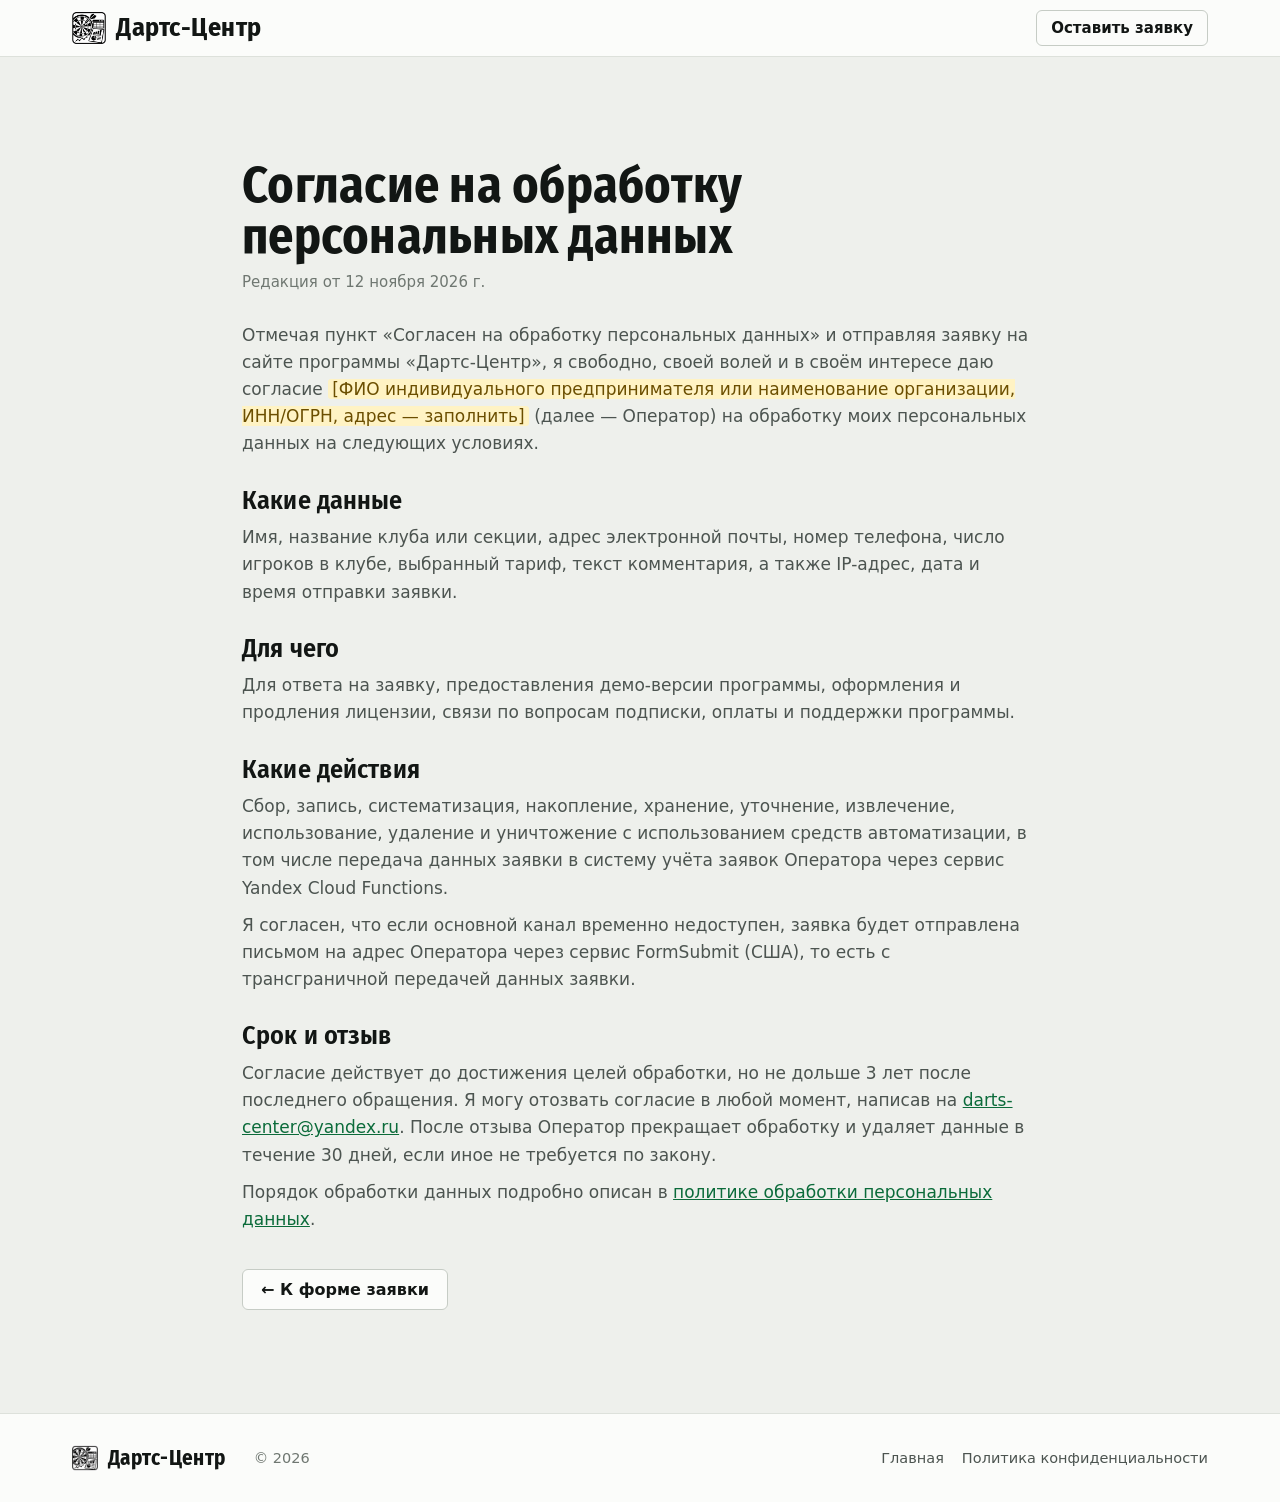
==== consent.html @ c89798e2 "Политика конфиденциальности, согласие на обработку данных, анонимный ролик - Страницы privacy.html и" ====
<!doctype html>
<html lang="ru">
<head>
<meta charset="utf-8">
<meta name="viewport" content="width=device-width, initial-scale=1">
<title>Согласие на обработку персональных данных — Дартс-Центр</title>
<meta name="robots" content="noindex">
<meta name="theme-color" content="#fbfcfa">
<link rel="icon" href="img/favicon.png" type="image/png">
<link rel="stylesheet" href="css/style.css?v=8">
</head>
<body>
<header class="top">
  <div class="wrap top-in">
    <a class="brand" href="./" aria-label="Дартс-Центр — на главную"><img src="img/logo.png" alt="" width="34" height="34">Дартс-Центр</a>
    <a class="btn" href="./#contact" style="margin-left:auto">Оставить заявку</a>
  </div>
</header>

<main id="main">
<section class="legal">
  <div class="wrap narrow">
    <h1>Согласие на обработку персональных данных</h1>
    <p class="legal-date">Редакция от 12 ноября 2026 г.</p>

    <p>Отмечая пункт «Согласен на обработку персональных данных» и отправляя заявку на сайте программы «Дартс-Центр», я свободно, своей волей и в своём интересе даю согласие <mark class="todo">[ФИО индивидуального предпринимателя или наименование организации, ИНН/ОГРН, адрес — заполнить]</mark> (далее — Оператор) на обработку моих персональных данных на следующих условиях.</p>

    <h2>Какие данные</h2>
    <p>Имя, название клуба или секции, адрес электронной почты, номер телефона, число игроков в клубе, выбранный тариф, текст комментария, а также IP-адрес, дата и время отправки заявки.</p>

    <h2>Для чего</h2>
    <p>Для ответа на заявку, предоставления демо-версии программы, оформления и продления лицензии, связи по вопросам подписки, оплаты и поддержки программы.</p>

    <h2>Какие действия</h2>
    <p>Сбор, запись, систематизация, накопление, хранение, уточнение, извлечение, использование, удаление и уничтожение с использованием средств автоматизации, в том числе передача данных заявки в систему учёта заявок Оператора через сервис Yandex Cloud Functions.</p>
    <p>Я согласен, что если основной канал временно недоступен, заявка будет отправлена письмом на адрес Оператора через сервис FormSubmit (США), то есть с трансграничной передачей данных заявки.</p>

    <h2>Срок и отзыв</h2>
    <p>Согласие действует до достижения целей обработки, но не дольше 3 лет после последнего обращения. Я могу отозвать согласие в любой момент, написав на <a href="mailto:darts-center@yandex.ru">darts-center@yandex.ru</a>. После отзыва Оператор прекращает обработку и удаляет данные в течение 30 дней, если иное не требуется по закону.</p>

    <p>Порядок обработки данных подробно описан в <a href="privacy.html">политике обработки персональных данных</a>.</p>

    <p class="legal-back"><a class="btn" href="./#contact">← К форме заявки</a></p>
  </div>
</section>
</main>

<footer>
  <div class="wrap foot">
    <span class="brand"><img src="img/logo.png" alt="" width="26" height="26">Дартс-Центр</span>
    <span>© 2026</span>
    <nav aria-label="Нижнее меню"><a href="./">Главная</a><a href="privacy.html">Политика конфиденциальности</a></nav>
  </div>
</footer>
</body>
</html>
---- css/style.css ----
/* Дартс-Центр — сайт программы. Палитра и шрифты взяты из интерфейса программы. */
@font-face{font-family:"Fira Sans Condensed";font-style:normal;font-weight:500;font-display:swap;src:url(../fonts/fira-sans-condensed-cyrillic-500-normal.woff2) format("woff2");unicode-range:U+0301,U+0400-045F,U+0490-0491,U+04B0-04B1,U+2116}
@font-face{font-family:"Fira Sans Condensed";font-style:normal;font-weight:500;font-display:swap;src:url(../fonts/fira-sans-condensed-latin-500-normal.woff2) format("woff2");unicode-range:U+0000-00FF,U+0131,U+0152-0153,U+02BB-02BC,U+02C6,U+02DA,U+02DC,U+0304,U+0308,U+0329,U+2000-206F,U+20AC,U+2122,U+2191,U+2193,U+2212,U+2215,U+FEFF,U+FFFD,U+20BD}
@font-face{font-family:"Fira Sans Condensed";font-style:normal;font-weight:600;font-display:swap;src:url(../fonts/fira-sans-condensed-cyrillic-600-normal.woff2) format("woff2");unicode-range:U+0301,U+0400-045F,U+0490-0491,U+04B0-04B1,U+2116}
@font-face{font-family:"Fira Sans Condensed";font-style:normal;font-weight:600;font-display:swap;src:url(../fonts/fira-sans-condensed-latin-600-normal.woff2) format("woff2");unicode-range:U+0000-00FF,U+0131,U+0152-0153,U+02BB-02BC,U+02C6,U+02DA,U+02DC,U+0304,U+0308,U+0329,U+2000-206F,U+20AC,U+2122,U+2191,U+2193,U+2212,U+2215,U+FEFF,U+FFFD,U+20BD}
@font-face{font-family:"Fira Sans Condensed";font-style:normal;font-weight:700;font-display:swap;src:url(../fonts/fira-sans-condensed-cyrillic-700-normal.woff2) format("woff2");unicode-range:U+0301,U+0400-045F,U+0490-0491,U+04B0-04B1,U+2116}
@font-face{font-family:"Fira Sans Condensed";font-style:normal;font-weight:700;font-display:swap;src:url(../fonts/fira-sans-condensed-latin-700-normal.woff2) format("woff2");unicode-range:U+0000-00FF,U+0131,U+0152-0153,U+02BB-02BC,U+02C6,U+02DA,U+02DC,U+0304,U+0308,U+0329,U+2000-206F,U+20AC,U+2122,U+2191,U+2193,U+2212,U+2215,U+FEFF,U+FFFD,U+20BD}
:root{
  --bg:#eef0ec; --surface:#fbfcfa; --surface2:#f3f5f1; --board:#f4efe2;
  --ink:#121614; --ink2:#4c5450; --muted:#6f7771;
  --line:#dde1db; --line2:#c6ccc5;
  --accent:#0b6b3a; --accent-2:#13854a; --accent-soft:#dcefe3;
  --hot:#c4322b; --hot-soft:#f8e1df; --gold:#e0a800;
  --f-display:"Fira Sans Condensed","Arial Narrow","Roboto Condensed",sans-serif;
  --f-body:"Segoe UI",system-ui,-apple-system,Roboto,Arial,sans-serif;
  --r:8px; --wrap:1200px; --pad:clamp(16px,4vw,32px);
  color-scheme:light;
}
*{box-sizing:border-box}
html{scroll-behavior:smooth;scroll-padding-top:96px}
@media (prefers-reduced-motion:reduce){html{scroll-behavior:auto}*{transition:none!important;animation:none!important}}
body{margin:0;background:var(--bg);color:var(--ink);font:17px/1.55 var(--f-body);-webkit-font-smoothing:antialiased;text-rendering:optimizeLegibility}
img{max-width:100%;height:auto;display:block}
a{color:var(--accent)}
:focus-visible{outline:2px solid #2a78d6;outline-offset:2px;border-radius:4px}
h1,h2,h3{font-family:var(--f-display);font-weight:600;letter-spacing:.005em;margin:0;text-wrap:balance;line-height:1.02}
p{margin:0}
.wrap{max-width:var(--wrap);margin:0 auto;padding-inline:var(--pad)}
.ic{width:20px;height:20px;flex:none}
.skip{position:absolute;left:-999px;top:8px;background:var(--accent);color:#fff;padding:8px 14px;border-radius:6px;z-index:100}
.skip:focus{left:8px}

/* ---------- top bar (как в программе) ---------- */
.top{position:sticky;top:0;z-index:30;background:var(--surface);border-bottom:1px solid var(--line)}
.top-in{display:flex;align-items:center;gap:14px 18px;flex-wrap:wrap;padding-block:8px}
.brand{display:flex;align-items:center;gap:10px;text-decoration:none;color:var(--ink);font-family:var(--f-display);font-size:26px;font-weight:700;letter-spacing:.02em;white-space:nowrap}
.brand img{width:34px;height:34px}
.nav{display:flex;gap:2px;flex:1;min-width:0}
.nav a{display:inline-flex;align-items:center;gap:6px;padding:8px 10px;border-radius:6px;color:var(--ink2);text-decoration:none;font-weight:500;font-size:15px;white-space:nowrap}
.nav a .ic{width:17px;height:17px}
.nav a:hover{background:var(--surface2);color:var(--ink)}
.nav a[aria-current="true"]{background:var(--accent);color:#fff}
.nav a[aria-current="true"] .ic{color:#fff}
.btn{display:inline-flex;align-items:center;justify-content:center;gap:8px;border:1px solid var(--line2);background:var(--surface);color:var(--ink);padding:10px 18px;border-radius:6px;cursor:pointer;font:600 16px/1.2 var(--f-body);text-decoration:none;white-space:nowrap}
.btn:hover{background:var(--surface2)}
.btn.primary{background:var(--accent);border-color:var(--accent);color:#fff}
.btn.primary:hover{background:#0a5d33}
.btn.lg{padding:14px 24px;font-size:17px}
.top .btn{padding:8px 14px;font-size:15px}
@media (max-width:1080px){
  .top-in{padding-bottom:0}
  .nav{order:3;flex-basis:100%;overflow-x:auto;scrollbar-width:none;padding-bottom:8px;margin-inline:calc(var(--pad)*-1);padding-inline:var(--pad)}
  .nav::-webkit-scrollbar{display:none}
  .top .btn{margin-left:auto}
}
@media (max-width:420px){.brand{font-size:22px}.brand img{width:30px;height:30px}.top .btn{padding:7px 10px;font-size:14px}}

/* ---------- hero ---------- */
.hero{padding-block:clamp(40px,7vw,88px) clamp(32px,5vw,56px)}
.hero-grid{display:grid;grid-template-columns:minmax(0,5fr) minmax(0,6fr);gap:clamp(28px,4vw,56px);align-items:center}
.hero h1{font-size:clamp(46px,6.4vw,84px);white-space:nowrap;font-weight:700;line-height:.93;letter-spacing:-.005em}
.hero h1 span{display:block;white-space:normal;color:var(--ink2);font-weight:500;font-size:.56em;line-height:1.05;margin-top:.28em;letter-spacing:0}
.lead{font-size:clamp(17px,1.6vw,20px);color:var(--ink2);margin-top:22px;max-width:34em}
.cta{display:flex;flex-wrap:wrap;gap:12px;margin-top:30px}
.hero-shot{position:relative}
.hero-shot .shot{transform:rotate(-1.2deg)}
.hero-shot .shot + .shot{position:absolute;width:46%;right:-3%;bottom:-14%;transform:rotate(2.5deg);box-shadow:0 18px 40px -16px rgba(18,22,20,.45)}
.facts{display:grid;grid-template-columns:repeat(4,minmax(0,1fr));gap:12px;margin-top:clamp(56px,7vw,88px)}
.fact{display:flex;gap:12px;align-items:flex-start;padding:14px 16px;background:var(--surface);border:1px solid var(--line);border-radius:var(--r)}
.fact .ic{width:26px;height:26px;margin-top:1px}
.fact b{display:block;font-size:16px;line-height:1.3}
.fact small{display:block;color:var(--muted);font-size:14px;line-height:1.4;margin-top:2px}
@media (max-width:900px){
  .hero-grid{grid-template-columns:1fr}
  .hero-shot{margin-right:6%}
  .facts{grid-template-columns:repeat(2,minmax(0,1fr))}
}
@media (max-width:520px){.facts{grid-template-columns:1fr}.hero-shot .shot + .shot{bottom:-18%}}

/* ---------- screenshots ---------- */
.shot{display:block;padding:0;border:1px solid var(--line2);border-radius:10px;overflow:hidden;background:var(--surface);box-shadow:0 1px 0 rgba(18,22,20,.04),0 14px 36px -22px rgba(18,22,20,.35);cursor:zoom-in;width:100%;position:relative}
.shot img{width:100%}
.shot:focus-visible{outline-offset:4px}
.shot .zoom{position:absolute;right:10px;bottom:10px;display:flex;align-items:center;gap:6px;background:rgba(251,252,250,.94);border:1px solid var(--line);border-radius:6px;padding:4px 9px;font-size:13px;color:var(--ink2);opacity:0;transition:opacity .15s}
.shot:hover .zoom,.shot:focus-visible .zoom{opacity:1}
.shot .zoom .ic{width:15px;height:15px}

/* ---------- sections ---------- */
section{padding-block:clamp(56px,8vw,104px)}
.sec-h{display:flex;align-items:center;gap:14px;padding-bottom:14px;border-bottom:3px solid var(--ink);margin-bottom:clamp(24px,3vw,36px)}
.sec-h .ic{width:34px;height:34px}
.sec-h h2{font-size:clamp(34px,4.6vw,54px);font-weight:700}
.sec-intro{font-size:clamp(17px,1.5vw,19px);color:var(--ink2);max-width:42em;margin-bottom:clamp(28px,4vw,44px)}
.alt{background:var(--surface);border-block:1px solid var(--line)}

/* game modes — как карточки на экране «Игра» */
.modes{display:grid;grid-template-columns:repeat(6,minmax(0,1fr));gap:10px}
.mode{background:var(--surface);border:1px solid var(--line);border-radius:var(--r);padding:16px 14px 18px}
.alt .mode{background:var(--bg)}
.mode .gi{width:50px;height:50px;border-radius:50%;background:var(--surface2);display:grid;place-items:center;margin-bottom:12px;color:var(--ink)}
.mode .gi svg{width:36px;height:36px}
.mode h3{font-size:25px;line-height:1.05}
.mode p{color:var(--ink2);font-size:14.5px;line-height:1.45;margin-top:6px}
@media (max-width:1000px){.modes{grid-template-columns:repeat(3,minmax(0,1fr))}}
@media (max-width:560px){.modes{grid-template-columns:repeat(2,minmax(0,1fr))}.mode h3{font-size:22px}}

/* feature rows */
.row2{display:grid;grid-template-columns:minmax(0,7fr) minmax(0,5fr);gap:clamp(24px,4vw,56px);align-items:start;margin-top:clamp(40px,6vw,72px)}
.row2.flip{grid-template-columns:minmax(0,5fr) minmax(0,7fr)}
.row2.flip .txt{order:-1}
.txt h3{font-size:clamp(28px,3vw,36px);margin-bottom:12px}
.txt > p{color:var(--ink2)}
.ticks{list-style:none;padding:0;margin:18px 0 0;display:grid;gap:10px}
.ticks li{display:grid;grid-template-columns:22px 1fr;gap:10px;line-height:1.45}
.ticks li::before{content:"";width:18px;height:18px;margin-top:3px;border-radius:50%;background:var(--accent-soft) url("data:image/svg+xml,%3Csvg xmlns='http://www.w3.org/2000/svg' viewBox='0 0 24 24'%3E%3Cpath d='M6 12.5l4 4L18 8' fill='none' stroke='%230b6b3a' stroke-width='3' stroke-linecap='round' stroke-linejoin='round'/%3E%3C/svg%3E") center/12px no-repeat}
@media (max-width:900px){.row2,.row2.flip{grid-template-columns:1fr}.row2.flip .txt{order:0}}

/* ---------- tour: окно программы ---------- */
.app{background:var(--surface);border:1px solid var(--line2);border-radius:12px;overflow:hidden;box-shadow:0 24px 60px -36px rgba(18,22,20,.5)}
.app-bar{display:flex;align-items:center;gap:6px 14px;padding:6px 6px 6px 14px;border-bottom:1px solid var(--line)}
.app-bar .brand{font-size:21px}
.app-bar .tabs{border:0;padding:0;flex:1;min-width:0}
@media (max-width:700px){.app-bar{flex-wrap:wrap;padding:8px 0 4px 12px}.app-bar .tabs{flex-basis:100%;padding-right:10px}}
.app-bar .brand img{width:26px;height:26px}
.tabs{display:flex;gap:2px;overflow-x:auto;scrollbar-width:none;padding:6px 10px;border-bottom:1px solid var(--line);background:var(--surface)}
.tabs::-webkit-scrollbar{display:none}
.tabs button{display:inline-flex;align-items:center;gap:7px;border:0;background:none;padding:8px 12px;border-radius:6px;font:500 15px var(--f-body);color:var(--ink2);cursor:pointer;white-space:nowrap}
.tabs button .ic{width:17px;height:17px}
.tabs button:hover{background:var(--surface2);color:var(--ink)}
.tabs button[aria-selected="true"]{background:var(--accent);color:#fff}
.pane{display:grid;grid-template-columns:minmax(0,1fr) 340px;background:var(--bg)}
.pane[hidden]{display:none}
.pane-img{padding:18px;min-width:0}
.pane-img .shot{box-shadow:none}
.pane-sub{display:flex;gap:6px;flex-wrap:wrap;margin-top:12px}
.pane-sub button{border:1px solid var(--line2);background:var(--surface);border-radius:999px;padding:5px 12px;font:500 14px var(--f-body);color:var(--ink2);cursor:pointer}
.pane-sub button[aria-pressed="true"]{background:var(--ink);border-color:var(--ink);color:#fff}
.pane-txt{padding:22px 22px 26px;border-left:1px solid var(--line);background:var(--surface)}
.pane-txt h3{font-size:31px;margin-bottom:10px}
.pane-txt p{color:var(--ink2);font-size:16px}
.pane-txt .ticks{gap:8px}
.pane-txt .ticks li{font-size:15.5px}
@media (max-width:980px){.pane{grid-template-columns:1fr}.pane-txt{border-left:0;border-top:1px solid var(--line)}.pane-img{padding:12px}}

/* ---------- phones ---------- */
.cab-grid{display:grid;grid-template-columns:minmax(0,4fr) minmax(0,8fr);gap:clamp(24px,4vw,56px);align-items:start}
.phones{display:flex;gap:18px;overflow-x:auto;scroll-snap-type:x mandatory;padding:6px 4px 18px;scrollbar-width:thin}
.phone{flex:0 0 220px;scroll-snap-align:start;margin:0}
.phone .frame{display:block;width:100%;padding:8px;background:var(--ink);border-radius:30px;box-shadow:0 20px 40px -24px rgba(18,22,20,.6);cursor:zoom-in;border:0}
.phone .frame img{border-radius:22px;aspect-ratio:390/700;object-fit:cover;object-position:top}
.phone figcaption{text-align:center;margin-top:10px;font-weight:600}
.phone figcaption small{display:block;font-weight:400;color:var(--muted);font-size:14px}
@media (max-width:900px){.cab-grid{grid-template-columns:1fr}.phones{margin-inline:calc(var(--pad)*-1);padding-inline:var(--pad)}.phone{flex-basis:200px}}

.mail-grid{display:grid;grid-template-columns:minmax(0,6fr) minmax(0,5fr);gap:clamp(24px,4vw,56px);align-items:start;margin-top:clamp(56px,7vw,88px)}
.mail-grid .shot{max-height:640px}
.mail-grid .shot img{object-fit:cover;object-position:top;max-height:640px}
@media (max-width:900px){.mail-grid{grid-template-columns:1fr}}

/* avatars strip */
.faces{display:flex;margin-top:22px}
.faces img{width:52px;height:52px;border-radius:50%;margin-left:-8px;filter:drop-shadow(0 2px 4px rgba(18,22,20,.18))}
.faces img:first-child{margin-left:0}

/* ---------- data / reliability ---------- */
.feats{display:grid;grid-template-columns:repeat(3,minmax(0,1fr));gap:12px}
.feat{background:var(--surface);border:1px solid var(--line);border-radius:var(--r);padding:20px}
.feat .ic{width:30px;height:30px}
.feat h3{font-size:24px;margin:12px 0 6px}
.feat p{color:var(--ink2);font-size:15.5px}
@media (max-width:900px){.feats{grid-template-columns:repeat(2,minmax(0,1fr))}}
@media (max-width:560px){.feats{grid-template-columns:1fr}}

/* steps */
.steps{list-style:none;margin:0;padding:0;display:grid;grid-template-columns:repeat(4,minmax(0,1fr));gap:12px;counter-reset:s}
.steps li{counter-increment:s;padding:20px;border:1px solid var(--line);border-radius:var(--r);background:var(--bg)}
.steps li::before{content:counter(s);display:grid;place-items:center;width:34px;height:34px;border-radius:50%;background:var(--accent);color:#fff;font:700 19px var(--f-display);margin-bottom:14px}
.steps b{display:block;font-size:17px;margin-bottom:4px}
.steps span{color:var(--ink2);font-size:15.5px}
@media (max-width:900px){.steps{grid-template-columns:repeat(2,minmax(0,1fr))}}
@media (max-width:520px){.steps{grid-template-columns:1fr}}

/* ---------- tier chips: с какого тарифа ---------- */
.tier{display:inline-flex;align-items:center;gap:5px;vertical-align:middle;font:600 13px/1 var(--f-body);letter-spacing:.02em;color:#084d2a;background:var(--accent-soft);border:1px solid #bfdfca;border-radius:999px;padding:5px 10px 5px 9px;white-space:nowrap}
.tier::before{content:"";width:7px;height:7px;border-radius:50%;background:var(--accent)}
.tier.all{color:var(--ink2);background:var(--surface2);border-color:var(--line)}
.tier.all::before{background:var(--muted)}
h2 .tier,h3 .tier{margin-left:8px;position:relative;top:-.12em}
.pane-txt > .tier{margin-bottom:12px}

/* ---------- video ---------- */
.video{border-radius:12px;overflow:hidden;background:#0d2018;border:1px solid var(--line2);box-shadow:0 24px 60px -36px rgba(18,22,20,.6);max-width:1040px}
.video video{display:block;width:100%;height:auto;aspect-ratio:16/9;background:#0d2018}

/* ---------- plans ---------- */
.plans{display:grid;grid-template-columns:repeat(5,minmax(0,1fr));gap:12px;align-items:stretch}
.plan{display:flex;flex-direction:column;background:var(--surface);border:1px solid var(--line);border-radius:var(--r);padding:20px 18px}
.plan:last-child{border:2px solid var(--accent);padding:19px 17px}
.plan h3{font-size:28px}
.plan .who{color:var(--muted);font-size:14.5px;line-height:1.4;margin-top:6px;min-height:2.8em}
.plan .sum{font:700 34px/1.05 var(--f-display);margin:14px 0 10px}
.plan .sum.ask{font-size:22px;color:var(--accent);padding:6px 0}
.plan .what{color:var(--ink2);font-size:15px;line-height:1.45;flex:1;margin-bottom:18px}
.plan .btn{width:100%}
@media (max-width:1100px){.plans{grid-template-columns:repeat(3,minmax(0,1fr))}}
@media (max-width:760px){.plans{grid-template-columns:repeat(2,minmax(0,1fr))}}
@media (max-width:480px){.plans{grid-template-columns:1fr}.plan .who{min-height:0}}

.compare{margin-top:18px;background:var(--surface);border:1px solid var(--line);border-radius:var(--r)}
.compare summary{cursor:pointer;list-style:none;padding:16px 48px 16px 20px;font-weight:600;position:relative;color:var(--accent)}
.compare summary::-webkit-details-marker{display:none}
.compare summary::after{content:"+";position:absolute;right:20px;top:50%;transform:translateY(-52%);font:500 26px/1 var(--f-display)}
.compare[open] summary::after{content:"−"}
.tbl-wrap{overflow-x:auto;border-top:1px solid var(--line)}
.compare table{width:100%;border-collapse:collapse;font-size:15px;min-width:720px}
.compare th,.compare td{padding:9px 12px;border-bottom:1px solid var(--line);text-align:center;vertical-align:top}
.compare thead th{position:sticky;top:0;background:var(--surface2);font:600 16px var(--f-display);letter-spacing:.02em}
.compare th[scope="row"],.compare thead th:first-child{text-align:left;font-weight:400;width:46%}
.compare thead th:last-child{color:var(--accent)}
.compare tr.grp th{background:var(--bg);text-align:left;font:600 17px var(--f-display);padding-top:12px}
.compare td{color:var(--ink2);white-space:nowrap}
.compare td.y{color:var(--accent);font-weight:700}
.compare td.n{color:var(--line2)}
.subs{margin-top:clamp(32px,4vw,48px);max-width:860px}
.subs h3{font-size:clamp(26px,2.6vw,32px)}

/* ---------- contact (только форма) ---------- */
.wrap.narrow{max-width:860px}

/* ---------- legal pages ---------- */
.legal h1{font-size:clamp(34px,4.6vw,50px);font-weight:700;margin-bottom:8px}
.legal .legal-date{color:var(--muted);font-size:15px;margin-bottom:28px}
.legal h2{font-size:26px;margin:30px 0 10px}
.legal p,.legal li{color:var(--ink2);line-height:1.6}
.legal p+p,.legal ul+p{margin-top:10px}
.legal ul{margin:8px 0 0;padding-left:22px;display:grid;gap:6px}
.legal .legal-back{margin-top:36px}
mark.todo{background:#fff3c4;color:#6b4e00;padding:0 4px;border-radius:3px}
.form .agree a{color:var(--accent)}

/* ---------- faq ---------- */
.faq{display:grid;gap:8px;max-width:860px}
.faq details{background:var(--surface);border:1px solid var(--line);border-radius:var(--r)}
.faq summary{cursor:pointer;list-style:none;padding:16px 48px 16px 20px;font-weight:600;position:relative}
.faq summary::-webkit-details-marker{display:none}
.faq summary::after{content:"+";position:absolute;right:20px;top:50%;transform:translateY(-52%);font:500 26px/1 var(--f-display);color:var(--accent)}
.faq details[open] summary::after{content:"−"}
.faq details p{padding:0 20px 18px;color:var(--ink2)}

/* ---------- contact ---------- */
.form{background:var(--surface);border:1px solid var(--line);border-radius:var(--r);padding:clamp(18px,3vw,28px);display:grid;grid-template-columns:1fr 1fr;gap:14px}
.form .full{grid-column:1/-1}
.form label{display:flex;flex-direction:column;gap:5px;font-size:14.5px;color:var(--ink2);font-weight:500}
.form input,.form select,.form textarea{font:inherit;font-size:16px;color:var(--ink);background:var(--surface);border:1px solid var(--line2);border-radius:6px;padding:10px 12px;min-width:0}
.form textarea{min-height:110px;resize:vertical}
.form input:focus,.form select:focus,.form textarea:focus{outline:2px solid var(--accent);outline-offset:0;border-color:var(--accent)}
.form .agree{flex-direction:row;align-items:flex-start;gap:10px;font-weight:400}
.form .agree input{margin-top:4px;width:18px;height:18px;accent-color:var(--accent)}
.form .req{color:var(--hot)}
.form .hp{position:absolute;left:-9999px;width:1px;height:1px;opacity:0}
.form button[disabled]{opacity:.6;cursor:progress}
.form-msg{grid-column:1/-1;padding:12px 14px;border-radius:6px;background:var(--accent-soft);color:#084d2a;display:none}
.form-msg.show{display:block}
.form-msg.err{background:var(--hot-soft);color:#8f201a}

@media (max-width:560px){.form{grid-template-columns:1fr}}

/* ---------- footer ---------- */
footer{border-top:1px solid var(--line);background:var(--surface);padding-block:28px;color:var(--muted);font-size:14.5px}
.foot{display:flex;gap:16px 28px;align-items:center;flex-wrap:wrap}
.foot .brand{font-size:21px}
.foot .brand img{width:26px;height:26px}
.foot nav{display:flex;gap:18px;flex-wrap:wrap;margin-left:auto}
.foot nav a{color:var(--ink2);text-decoration:none}
.foot nav a:hover{color:var(--accent)}

/* ---------- lightbox ---------- */
dialog.lb{border:0;padding:0;background:transparent;max-width:min(1600px,96vw);max-height:94vh;overflow:visible}
dialog.lb::backdrop{background:rgba(18,22,20,.82)}
dialog.lb .lb-in{background:var(--surface);border-radius:10px;overflow:auto;max-height:94vh}
dialog.lb img{display:block;width:100%;height:auto}
dialog.lb.narrow{max-width:min(460px,94vw)}
dialog.lb .lb-x{position:absolute;top:-14px;right:-14px;width:40px;height:40px;border-radius:50%;border:0;background:var(--surface);color:var(--ink);cursor:pointer;display:grid;place-items:center;box-shadow:0 4px 14px rgba(0,0,0,.25)}
dialog.lb .lb-x .ic{width:18px;height:18px}
dialog.lb .lb-cap{padding:10px 14px;color:var(--ink2);font-size:14.5px;border-top:1px solid var(--line)}
@media (max-width:600px){dialog.lb .lb-x{top:6px;right:6px}}
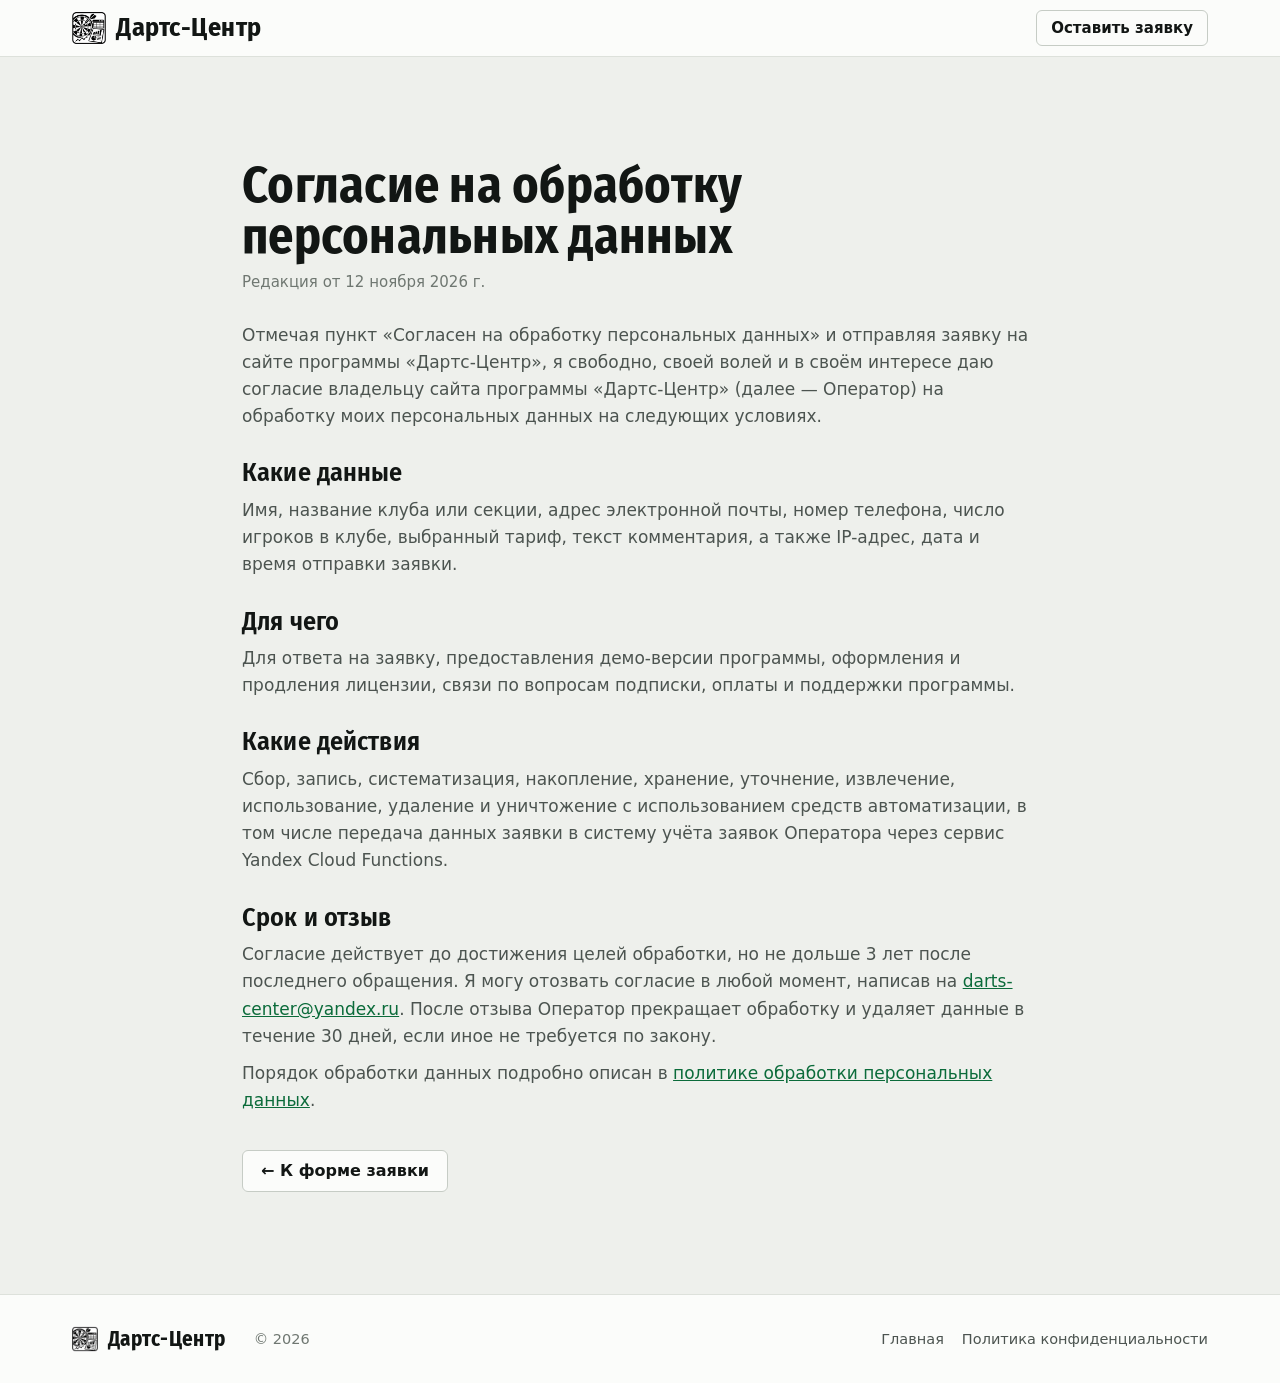
==== commit 7deefd72: "Без FormSubmit и сведений об операторе; IntraService хранит данные в России - Форма отправляет заявк" ====
--- a/consent.html
+++ b/consent.html
@@ -7,7 +7,7 @@
 <meta name="robots" content="noindex">
 <meta name="theme-color" content="#fbfcfa">
 <link rel="icon" href="img/favicon.png" type="image/png">
-<link rel="stylesheet" href="css/style.css?v=8">
+<link rel="stylesheet" href="css/style.css?v=9">
 </head>
 <body>
 <header class="top">
@@ -23,7 +23,7 @@
     <h1>Согласие на обработку персональных данных</h1>
     <p class="legal-date">Редакция от 12 ноября 2026 г.</p>
 
-    <p>Отмечая пункт «Согласен на обработку персональных данных» и отправляя заявку на сайте программы «Дартс-Центр», я свободно, своей волей и в своём интересе даю согласие <mark class="todo">[ФИО индивидуального предпринимателя или наименование организации, ИНН/ОГРН, адрес — заполнить]</mark> (далее — Оператор) на обработку моих персональных данных на следующих условиях.</p>
+    <p>Отмечая пункт «Согласен на обработку персональных данных» и отправляя заявку на сайте программы «Дартс-Центр», я свободно, своей волей и в своём интересе даю согласие владельцу сайта программы «Дартс-Центр» (далее — Оператор) на обработку моих персональных данных на следующих условиях.</p>
 
     <h2>Какие данные</h2>
     <p>Имя, название клуба или секции, адрес электронной почты, номер телефона, число игроков в клубе, выбранный тариф, текст комментария, а также IP-адрес, дата и время отправки заявки.</p>
@@ -33,7 +33,6 @@
 
     <h2>Какие действия</h2>
     <p>Сбор, запись, систематизация, накопление, хранение, уточнение, извлечение, использование, удаление и уничтожение с использованием средств автоматизации, в том числе передача данных заявки в систему учёта заявок Оператора через сервис Yandex Cloud Functions.</p>
-    <p>Я согласен, что если основной канал временно недоступен, заявка будет отправлена письмом на адрес Оператора через сервис FormSubmit (США), то есть с трансграничной передачей данных заявки.</p>
 
     <h2>Срок и отзыв</h2>
     <p>Согласие действует до достижения целей обработки, но не дольше 3 лет после последнего обращения. Я могу отозвать согласие в любой момент, написав на <a href="mailto:darts-center@yandex.ru">darts-center@yandex.ru</a>. После отзыва Оператор прекращает обработку и удаляет данные в течение 30 дней, если иное не требуется по закону.</p>
